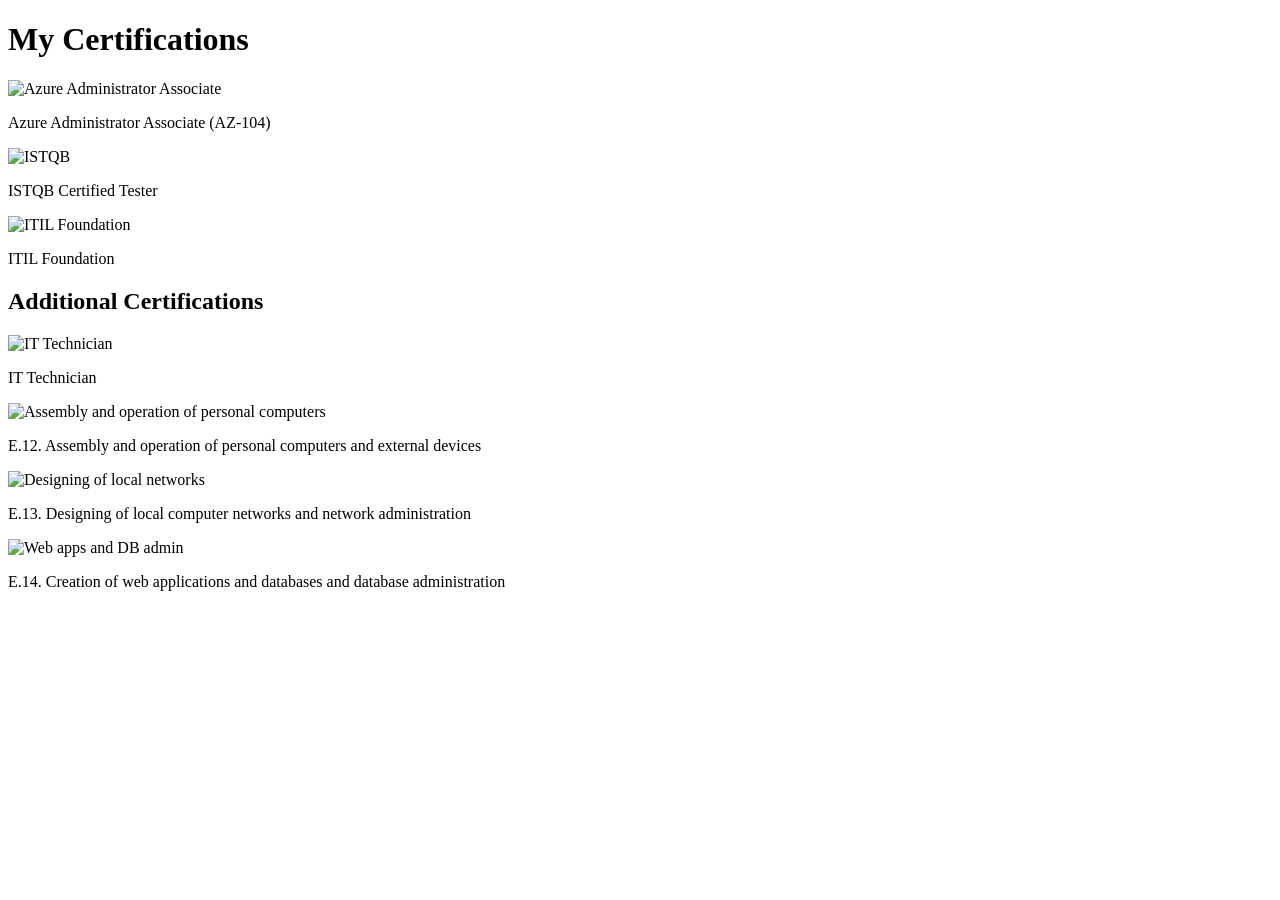
==== certifications.html @ 8a42b156 "migration" ====
<!DOCTYPE html>
<html lang="en">
<head>
  <meta charset="UTF-8">
  <meta name="viewport" content="width=device-width, initial-scale=1.0">
  <title>K.H DevOps portfolio page</title>

  <!-- Favicon (ikona zakładki) -->
  <link rel="icon" href="images/favicon.png" type="image/png">

  <!-- Wstępne ustawienie trybu, aby uniknąć migotania -->
  <script>
    (function() {
      try {
        const theme = localStorage.getItem("theme") || "dark";
        document.documentElement.classList.add(theme);
      } catch(e) {
        console.error(e);
      }
    })();
  </script>

  <link rel="stylesheet" href="css/style.css">
</head>
<body>
  <div id="header"></div>
  <main>
    <h1 id="certificationsTitle" class="page-title">My Certifications</h1>
    <div class="cert-grid">
      <div class="cert-card">
        <div class="cert-img">
          <img src="images/az104.png" alt="Azure Administrator Associate">
        </div>
        <div class="cert-label">
          <p id="certAZ104">Azure Administrator Associate (AZ-104)</p>
        </div>
      </div>

      <div class="cert-card">
        <div class="cert-img">
          <img src="images/istqb.png" alt="ISTQB">
        </div>
        <div class="cert-label">
          <p id="certISTQB">ISTQB Certified Tester</p>
        </div>
      </div>

      <div class="cert-card">
        <div class="cert-img">
          <img src="images/ITIL.png" alt="ITIL Foundation">
        </div>
        <div class="cert-label">
          <p id="certITIL">ITIL Foundation</p>
        </div>
      </div>
    </div>

    <!-- Nowa sekcja z dodatkowymi certyfikatami -->
    <h2 id="additionalCertsTitle" class="page-subtitle">Additional Certifications</h2>
    <div class="cert-grid">
      <div class="cert-card">
        <div class="cert-img">
          <img src="images/it_technician.png" alt="IT Technician">
        </div>
        <div class="cert-label">
          <p id="certIT">IT Technician</p>
        </div>
      </div>

      <div class="cert-card">
        <div class="cert-img">
          <img src="images/e12.png" alt="Assembly and operation of personal computers">
        </div>
        <div class="cert-label">
          <p id="certE12">E.12. Assembly and operation of personal computers and external devices</p>
        </div>
      </div>

      <div class="cert-card">
        <div class="cert-img">
          <img src="images/e13.png" alt="Designing of local networks">
        </div>
        <div class="cert-label">
          <p id="certE13">E.13. Designing of local computer networks and network administration</p>
        </div>
      </div>

      <div class="cert-card">
        <div class="cert-img">
          <img src="images/e14.png" alt="Web apps and DB admin">
        </div>
        <div class="cert-label">
          <p id="certE14">E.14. Creation of web applications and databases and database administration</p>
        </div>
      </div>
    </div>
  </main>

  <div id="footer"></div>
  <script src="js/main.js"></script>
</body>
</html>
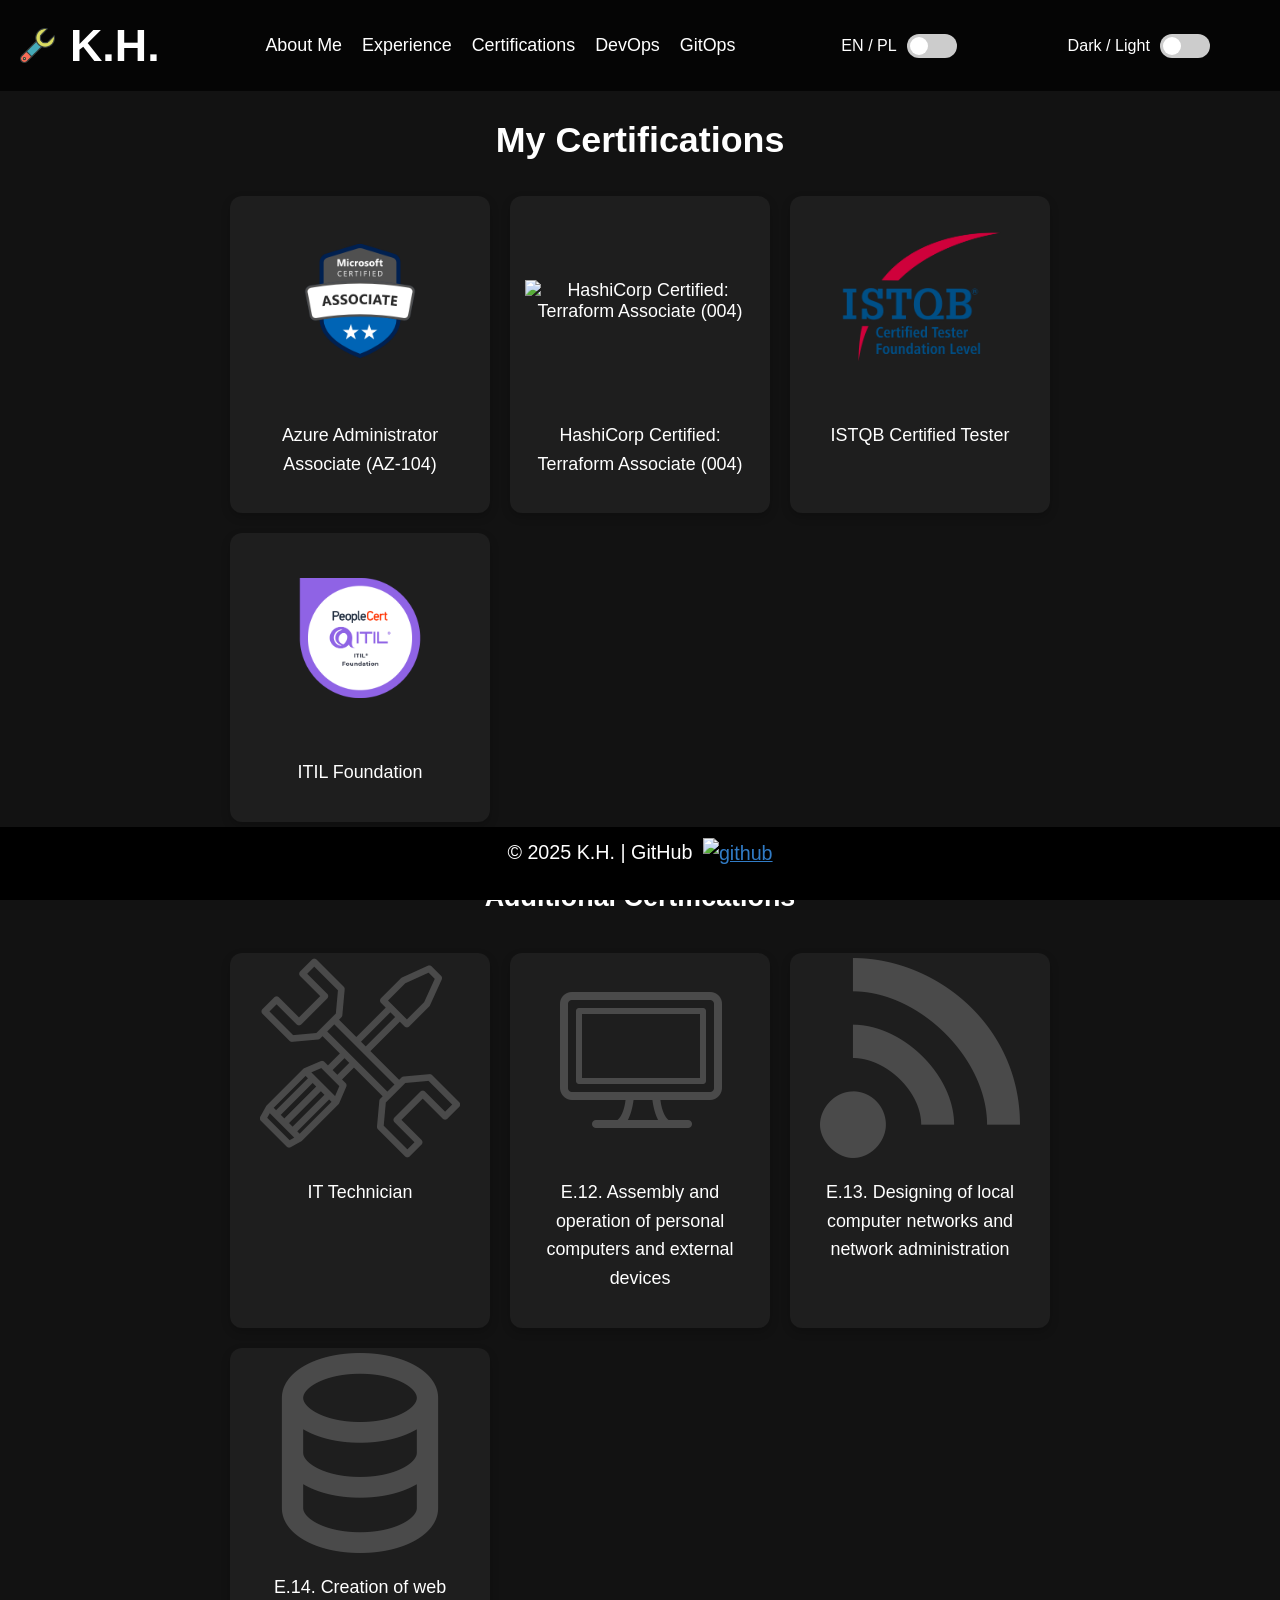
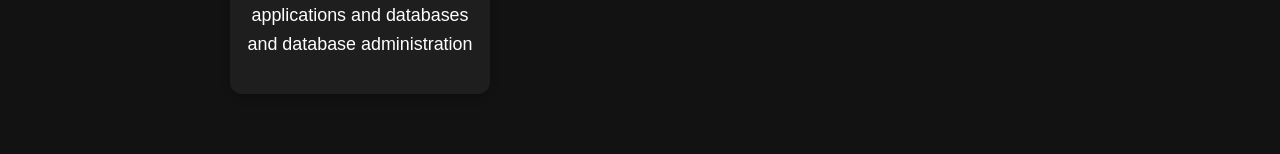
==== commit c1eae393: "Add Terraform Associate 004 certification card" ====
--- a/certifications.html
+++ b/certifications.html
@@ -1,102 +1,111 @@
-<!DOCTYPE html>
-<html lang="en">
-<head>
-  <meta charset="UTF-8">
-  <meta name="viewport" content="width=device-width, initial-scale=1.0">
-  <title>K.H DevOps portfolio page</title>
-
-  <!-- Favicon (ikona zakładki) -->
-  <link rel="icon" href="images/favicon.png" type="image/png">
-
-  <!-- Wstępne ustawienie trybu, aby uniknąć migotania -->
-  <script>
-    (function() {
-      try {
-        const theme = localStorage.getItem("theme") || "dark";
-        document.documentElement.classList.add(theme);
-      } catch(e) {
-        console.error(e);
-      }
-    })();
-  </script>
-
-  <link rel="stylesheet" href="css/style.css">
-</head>
-<body>
-  <div id="header"></div>
-  <main>
-    <h1 id="certificationsTitle" class="page-title">My Certifications</h1>
-    <div class="cert-grid">
-      <div class="cert-card">
-        <div class="cert-img">
-          <img src="images/az104.png" alt="Azure Administrator Associate">
-        </div>
-        <div class="cert-label">
-          <p id="certAZ104">Azure Administrator Associate (AZ-104)</p>
-        </div>
-      </div>
-
-      <div class="cert-card">
-        <div class="cert-img">
-          <img src="images/istqb.png" alt="ISTQB">
-        </div>
-        <div class="cert-label">
-          <p id="certISTQB">ISTQB Certified Tester</p>
-        </div>
-      </div>
-
-      <div class="cert-card">
-        <div class="cert-img">
-          <img src="images/ITIL.png" alt="ITIL Foundation">
-        </div>
-        <div class="cert-label">
-          <p id="certITIL">ITIL Foundation</p>
-        </div>
-      </div>
-    </div>
-
-    <!-- Nowa sekcja z dodatkowymi certyfikatami -->
-    <h2 id="additionalCertsTitle" class="page-subtitle">Additional Certifications</h2>
-    <div class="cert-grid">
-      <div class="cert-card">
-        <div class="cert-img">
-          <img src="images/it_technician.png" alt="IT Technician">
-        </div>
-        <div class="cert-label">
-          <p id="certIT">IT Technician</p>
-        </div>
-      </div>
-
-      <div class="cert-card">
-        <div class="cert-img">
-          <img src="images/e12.png" alt="Assembly and operation of personal computers">
-        </div>
-        <div class="cert-label">
-          <p id="certE12">E.12. Assembly and operation of personal computers and external devices</p>
-        </div>
-      </div>
-
-      <div class="cert-card">
-        <div class="cert-img">
-          <img src="images/e13.png" alt="Designing of local networks">
-        </div>
-        <div class="cert-label">
-          <p id="certE13">E.13. Designing of local computer networks and network administration</p>
-        </div>
-      </div>
-
-      <div class="cert-card">
-        <div class="cert-img">
-          <img src="images/e14.png" alt="Web apps and DB admin">
-        </div>
-        <div class="cert-label">
-          <p id="certE14">E.14. Creation of web applications and databases and database administration</p>
-        </div>
-      </div>
-    </div>
-  </main>
-
-  <div id="footer"></div>
-  <script src="js/main.js"></script>
-</body>
-</html>
+<!DOCTYPE html>
+<html lang="en">
+<head>
+  <meta charset="UTF-8">
+  <meta name="viewport" content="width=device-width, initial-scale=1.0">
+  <title>K.H DevOps portfolio page</title>
+
+  <!-- Favicon (ikona zakładki) -->
+  <link rel="icon" href="images/favicon.png" type="image/png">
+
+  <!-- Wstępne ustawienie trybu, aby uniknąć migotania -->
+  <script>
+    (function() {
+      try {
+        const theme = localStorage.getItem("theme") || "dark";
+        document.documentElement.classList.add(theme);
+      } catch(e) {
+        console.error(e);
+      }
+    })();
+  </script>
+
+  <link rel="stylesheet" href="css/style.css">
+</head>
+<body>
+  <div id="header"></div>
+  <main>
+    <h1 id="certificationsTitle" class="page-title">My Certifications</h1>
+    <div class="cert-grid">
+      <div class="cert-card">
+        <div class="cert-img">
+          <img src="images/az104.png" alt="Azure Administrator Associate">
+        </div>
+        <div class="cert-label">
+          <p id="certAZ104">Azure Administrator Associate (AZ-104)</p>
+        </div>
+      </div>
+
+      <div class="cert-card">
+        <div class="cert-img">
+          <img src="images/terraform-associate-004.png" alt="HashiCorp Certified: Terraform Associate (004)">
+        </div>
+        <div class="cert-label">
+          <p id="certTerraform">HashiCorp Certified: Terraform Associate (004)</p>
+        </div>
+      </div>
+
+      <div class="cert-card">
+        <div class="cert-img">
+          <img src="images/istqb.png" alt="ISTQB">
+        </div>
+        <div class="cert-label">
+          <p id="certISTQB">ISTQB Certified Tester</p>
+        </div>
+      </div>
+
+      <div class="cert-card">
+        <div class="cert-img">
+          <img src="images/ITIL.png" alt="ITIL Foundation">
+        </div>
+        <div class="cert-label">
+          <p id="certITIL">ITIL Foundation</p>
+        </div>
+      </div>
+    </div>
+
+    <!-- Nowa sekcja z dodatkowymi certyfikatami -->
+    <h2 id="additionalCertsTitle" class="page-subtitle">Additional Certifications</h2>
+    <div class="cert-grid">
+      <div class="cert-card">
+        <div class="cert-img">
+          <img src="images/it_technician.png" alt="IT Technician">
+        </div>
+        <div class="cert-label">
+          <p id="certIT">IT Technician</p>
+        </div>
+      </div>
+
+      <div class="cert-card">
+        <div class="cert-img">
+          <img src="images/e12.png" alt="Assembly and operation of personal computers">
+        </div>
+        <div class="cert-label">
+          <p id="certE12">E.12. Assembly and operation of personal computers and external devices</p>
+        </div>
+      </div>
+
+      <div class="cert-card">
+        <div class="cert-img">
+          <img src="images/e13.png" alt="Designing of local networks">
+        </div>
+        <div class="cert-label">
+          <p id="certE13">E.13. Designing of local computer networks and network administration</p>
+        </div>
+      </div>
+
+      <div class="cert-card">
+        <div class="cert-img">
+          <img src="images/e14.png" alt="Web apps and DB admin">
+        </div>
+        <div class="cert-label">
+          <p id="certE14">E.14. Creation of web applications and databases and database administration</p>
+        </div>
+      </div>
+    </div>
+  </main>
+
+  <div id="footer"></div>
+  <script src="js/main.js"></script>
+</body>
+</html>
--- a/css/style.css
+++ b/css/style.css
@@ -0,0 +1,529 @@
+/* ====================
+   Reset i body
+==================== */
+body, h1, h2, p { margin: 0; padding: 0; }
+
+body {
+  font-family: 'Arial', sans-serif;
+  background-color: #121212;
+  color: #ffffff;
+  transition: background-color 0.3s, color 0.3s;
+}
+
+html.dark body {
+  background-color: #121212;
+  color: #ffffff;
+}
+
+html.light body {
+  background-color: #ffffff;
+  color: #000000;
+}
+
+
+/* ====================
+   Header
+==================== */
+header {
+  position: fixed;
+  top: 0;
+  left: 0;
+  width: 100%;
+  padding: 20px;
+  background-color: rgba(0,0,0,0.7);
+  display: flex;
+  justify-content: space-between;
+  align-items: center;
+  z-index: 1000;
+}
+
+.logo {
+  display: flex;
+  align-items: center;
+  font-size: 2.5rem;
+  font-weight: bold;
+  gap: 15px;
+}
+
+.logo-icon {
+  width: 35px;
+  height: 35px;
+}
+
+.logo-text {
+  color: white;        
+  text-decoration: none; 
+  font-weight: bold;    
+}
+
+.logo-text:hover {
+  text-decoration: underline; 
+}
+
+/* ====================
+   Navigation
+==================== */
+nav { display: flex; gap: 30px; }
+
+nav a {
+  color: #ffffff;
+  text-decoration: none;
+  font-size: 1rem;
+  transition: color 0.3s;
+}
+
+nav a:hover { color: #00aeff; }
+
+/* ====================
+   Switches
+==================== */
+.switch-container {
+  display: flex;
+  gap: 10px;
+  align-items: center;
+}
+
+.switch-container.mode {
+  margin-left: 5px;
+  margin-right: 50px;
+}
+
+.switch-container label { font-size: 0.9rem; color: #ffffff; user-select: none; }
+
+.switch {
+  position: relative;
+  display: inline-block;
+  width: 50px;
+  height: 24px;
+}
+
+.switch input { opacity: 0; width: 0; height: 0; }
+
+.slider {
+  position: absolute;
+  cursor: pointer;
+  top: 0; left: 0; right: 0; bottom: 0;
+  background-color: #ccc;
+  transition: 0.4s;
+  border-radius: 24px;
+}
+
+.slider:before {
+  position: absolute;
+  content: "";
+  height: 18px;
+  width: 18px;
+  border-radius: 50%;
+  left: 3px;
+  bottom: 3px;
+  background-color: white;
+  transition: 0.4s;
+}
+
+input:checked + .slider { background-color: #2196F3; }
+input:checked + .slider:before { transform: translateX(26px); }
+
+/* ====================
+   Main
+==================== */
+main {
+  padding: 120px 20px 40px;
+  text-align: center;
+  max-width: 900px;
+  margin: auto;
+}
+
+h1 { font-size: 2rem; margin-bottom: 15px; }
+p { font-size: 1.1rem; margin-bottom: 20px; line-height: 1.6; }
+
+#aboutText {
+  margin-top: 20px;
+  text-align: justify;
+}
+
+/* ====================
+   DevOps
+==================== */
+.devops-logo {
+  margin-top: 100px;
+  display: flex;
+  justify-content: center;
+  align-items: center;
+}
+
+.devops-logo img {
+  max-width: 100%;
+  height: auto;
+  filter: drop-shadow(0 0 6px rgba(0, 0, 0, 0.4));
+  transition: filter 1s ease;
+}
+
+body.light-mode .devops-logo img { filter: drop-shadow(0 0 6px rgba(0,0,0,0.3)); }
+body.dark-mode .devops-logo img { filter: none; }
+
+/* ====================
+   Footer
+==================== */
+footer {
+  position: fixed;
+  bottom: 0;
+  left: 0;
+  width: 100%;
+  padding: 10px;
+  background-color: #000000;
+  text-align: center;
+  color: #ffffff;
+  z-index: 100
+}
+
+.github-icon {
+  width: 30px;
+  height: 30px;
+  vertical-align: middle;
+  margin-left: 5px;
+  transition: transform 0.3s ease;
+}
+
+.github-link:hover .github-icon { transform: scale(1.2); }
+
+.page-title {
+  text-align: center;
+  font-size: 2rem;
+  margin: 20px 20;
+}
+
+html.dark footer {
+  background-color: #000000;
+}
+
+.page-subtitle {
+  font-size: 1.5rem;       
+  font-weight: 600;
+  margin: 40px 0 20px 0;    
+  text-align: center;
+  color: #ffffff;
+}
+
+
+.cert-grid {
+  display: grid;
+  grid-template-columns: repeat(auto-fit, minmax(200px, 1fr));
+  gap: 20px;
+  padding: 20px;
+}
+
+.cert-card {
+  background: rgba(255, 255, 255, 0.05);
+  border-radius: 12px;
+  padding: 15px;
+  text-align: center;
+  transition: transform 0.3s ease;
+  box-shadow: 0 4px 10px rgba(0,0,0,0.2);
+}
+
+.cert-card:hover {
+  transform: scale(1.05);
+}
+
+.cert-card img {
+  max-width: 250px;
+  height: auto;
+  margin-bottom: 10px;
+}
+
+.cert-card p {
+  font-size: 1rem;
+  font-weight: 500;
+}
+
+.cert-card img {
+  max-height: 200px;
+  width: auto;
+  object-fit: contain;
+  margin-bottom: 20px; 
+}
+.cert-img {
+  height: 200px;              
+  display: flex;
+  align-items: center;        
+  justify-content: center;    
+  margin-bottom: 10px;
+}
+
+.cert-img img {
+  max-height: 100%;  
+  max-width: 100%;
+  object-fit: contain;
+}
+
+.cert-label {
+  min-height: 40px;   
+  display: flex;
+  align-items: center;
+  justify-content: center;
+}
+
+/* ====================
+   Footer
+==================== */
+/* ====================
+   Carousel
+==================== */
+.carousel-wrapper {
+  position: relative;
+  display: flex;
+  align-items: center;
+  margin-bottom: 40px;
+}
+
+.carousel {
+  overflow-x: auto;
+  scroll-behavior: smooth;
+  display: flex;
+  gap: 15px;
+  flex: 1;
+  padding: 10px 0;
+}
+
+.carousel::-webkit-scrollbar {
+  height: 10px;
+}
+
+.carousel::-webkit-scrollbar-thumb {
+  background-color: rgba(128, 128, 128, 0.5);
+  border-radius: 5px;
+}
+
+.carousel-item {
+  flex: 0 0 auto;
+  width: 100px;
+  text-align: center;
+  background: rgba(255,255,255,0.05);
+  border-radius: 8px;
+  padding: 10px;
+  transition: transform 0.3s ease;
+  box-shadow: 0 4px 10px rgba(0,0,0,0.2);
+}
+
+.carousel-item:hover {
+  transform: scale(1.1);
+}
+
+.carousel-item img {
+  width: 48px;
+  height: 48px;
+  object-fit: contain;
+  margin-bottom: 5px;
+}
+
+.carousel-item p {
+  font-size: 0.8rem;
+  margin: 0;
+}
+
+/* ====================
+   Carousel Buttons
+==================== */
+.carousel-btn {
+  background-color: rgba(0,0,0,0.5);
+  border: none;
+  color: white;
+  font-size: 1.5rem;
+  padding: 5px 12px;
+  cursor: pointer;
+  border-radius: 6px;
+  transition: background 0.3s;
+  z-index: 10;
+}
+
+.carousel-btn:hover {
+  background-color: rgba(0,0,0,0.8);
+}
+
+.carousel-btn.prev {
+  margin-right: 10px;
+}
+
+.carousel-btn.next {
+  margin-left: 10px;
+}
+
+.tech-card {
+  background: rgba(255, 255, 255, 0.05);
+  border: 1px solid rgba(255, 255, 255, 0.2);
+  border-radius: 12px;
+  padding: 15px;
+  text-align: center;
+  transition: transform 0.3s ease, background 0.3s ease;
+  box-shadow: 0 4px 10px rgba(0,0,0,0.2);
+}
+
+.tech-card:hover {
+  transform: scale(1.05);
+  background: rgba(255, 255, 255, 0.1);
+}
+
+.tech-card img {
+  max-height: 100px;
+  width: auto;
+  object-fit: contain;
+  margin-bottom: 10px;
+}
+
+section:last-of-type {
+  margin-bottom: 100px;
+}
+
+/* ====================
+   Infrastructure section
+==================== */
+.infrastructure-section {
+  max-width: 900px;
+  margin: 10px auto 50px; 
+  text-align: center;
+  padding: 0 20px;
+}
+
+
+.infrastructure-section p {
+  line-height: 1.6;
+  margin: 20px 0;
+  color: inherit;
+}
+
+/* ====================
+   Diagram container
+==================== */
+.diagram-container {
+  display: flex;
+  justify-content: center;
+  margin-top: 30px;
+}
+
+.diagram-container img {
+  max-width: 100%;
+  height: auto;
+  border-radius: 12px;
+  box-shadow: 0 4px 10px rgba(0,0,0,0.2);
+  transition: box-shadow 0.3s ease;
+}
+
+
+html.dark .diagram-container img {
+  box-shadow: 0 4px 12px rgba(255,255,255,0.1);
+}
+
+
+html.light .diagram-container img {
+  box-shadow: 0 4px 10px rgba(0,0,0,0.2);
+}
+
+a {
+    color: #317cc7;
+    text-decoration: underline; 
+}
+
+a:hover {
+    color: #4ca1f7; 
+}
+
+.security-notice {
+  background-color: #ffefc1;
+  color: #333;
+  padding: 12px 20px;
+  margin-top: 20px;
+  border-left: 6px solid #f7b500;
+  font-family: Arial, sans-serif;
+  font-size: 14px;
+  margin-bottom: 20px;
+  border-radius: 4px;
+}
+
+.gitops-flow {
+  display: flex;
+  align-items: center;
+  justify-content: center;
+  gap: 48px;
+  margin-top: 0;
+  background: #fff;
+  border-radius: 24px;
+  box-shadow: 0 2px 12px rgba(0,0,0,0.07);
+  padding: 32px 24px;
+  max-width: 700px;
+  margin-left: auto;
+  margin-right: auto;
+}
+
+.gitops-tile {
+  text-align: center;
+}
+
+.gitops-tile img {
+  height: 110px;
+}
+
+.gitops-tile div {
+  margin-top: 8px;
+  font-size: 1.2rem;
+}
+
+.gitops-flow > div[style*="font-size"] {
+  color: #222;
+  font-weight: bold;
+  text-shadow: 0 1px 2px rgba(0,0,0,0.12);
+}
+
+.gitops-label {
+  margin-top: 8px;
+  font-size: 1.2rem;
+  color: #222;
+  font-weight: 500;
+}
+
+.gitops-arrow {
+  color: #222;
+  font-size: 3.5rem;
+  font-weight: bold;
+  text-shadow: 0 1px 2px rgba(0,0,0,0.12);
+  margin: 0 8px;
+}
+
+/* ====================
+   Responsive additions
+==================== */
+*,
+*::before,
+*::after { box-sizing: border-box; }
+
+html { font-size: clamp(14px, 1.4vw, 18px); -webkit-text-size-adjust: 100%; }
+
+.menu-toggle {
+  display: none;
+  background: transparent;
+  border: none;
+  color: inherit;
+  font-size: 1.5rem;
+  padding: 8px;
+}
+
+#primary-navigation {
+  display: flex;
+  gap: 20px;
+  align-items: center;
+}
+
+@media (max-width: 768px) {
+  header { padding: 12px 16px; }
+  .logo { font-size: 1.5rem; }
+  main { padding: 90px 12px 40px; }
+
+  .menu-toggle { display: inline-flex; }
+
+  #primary-navigation { display: none; flex-direction: column; width: 100%; padding-top: 8px; }
+  #primary-navigation.open { display: flex; }
+
+  nav a { padding: 8px 0; }
+
+  .devops-logo { margin-top: 40px; }
+  .devops-logo img { max-width: 90%; }
+}
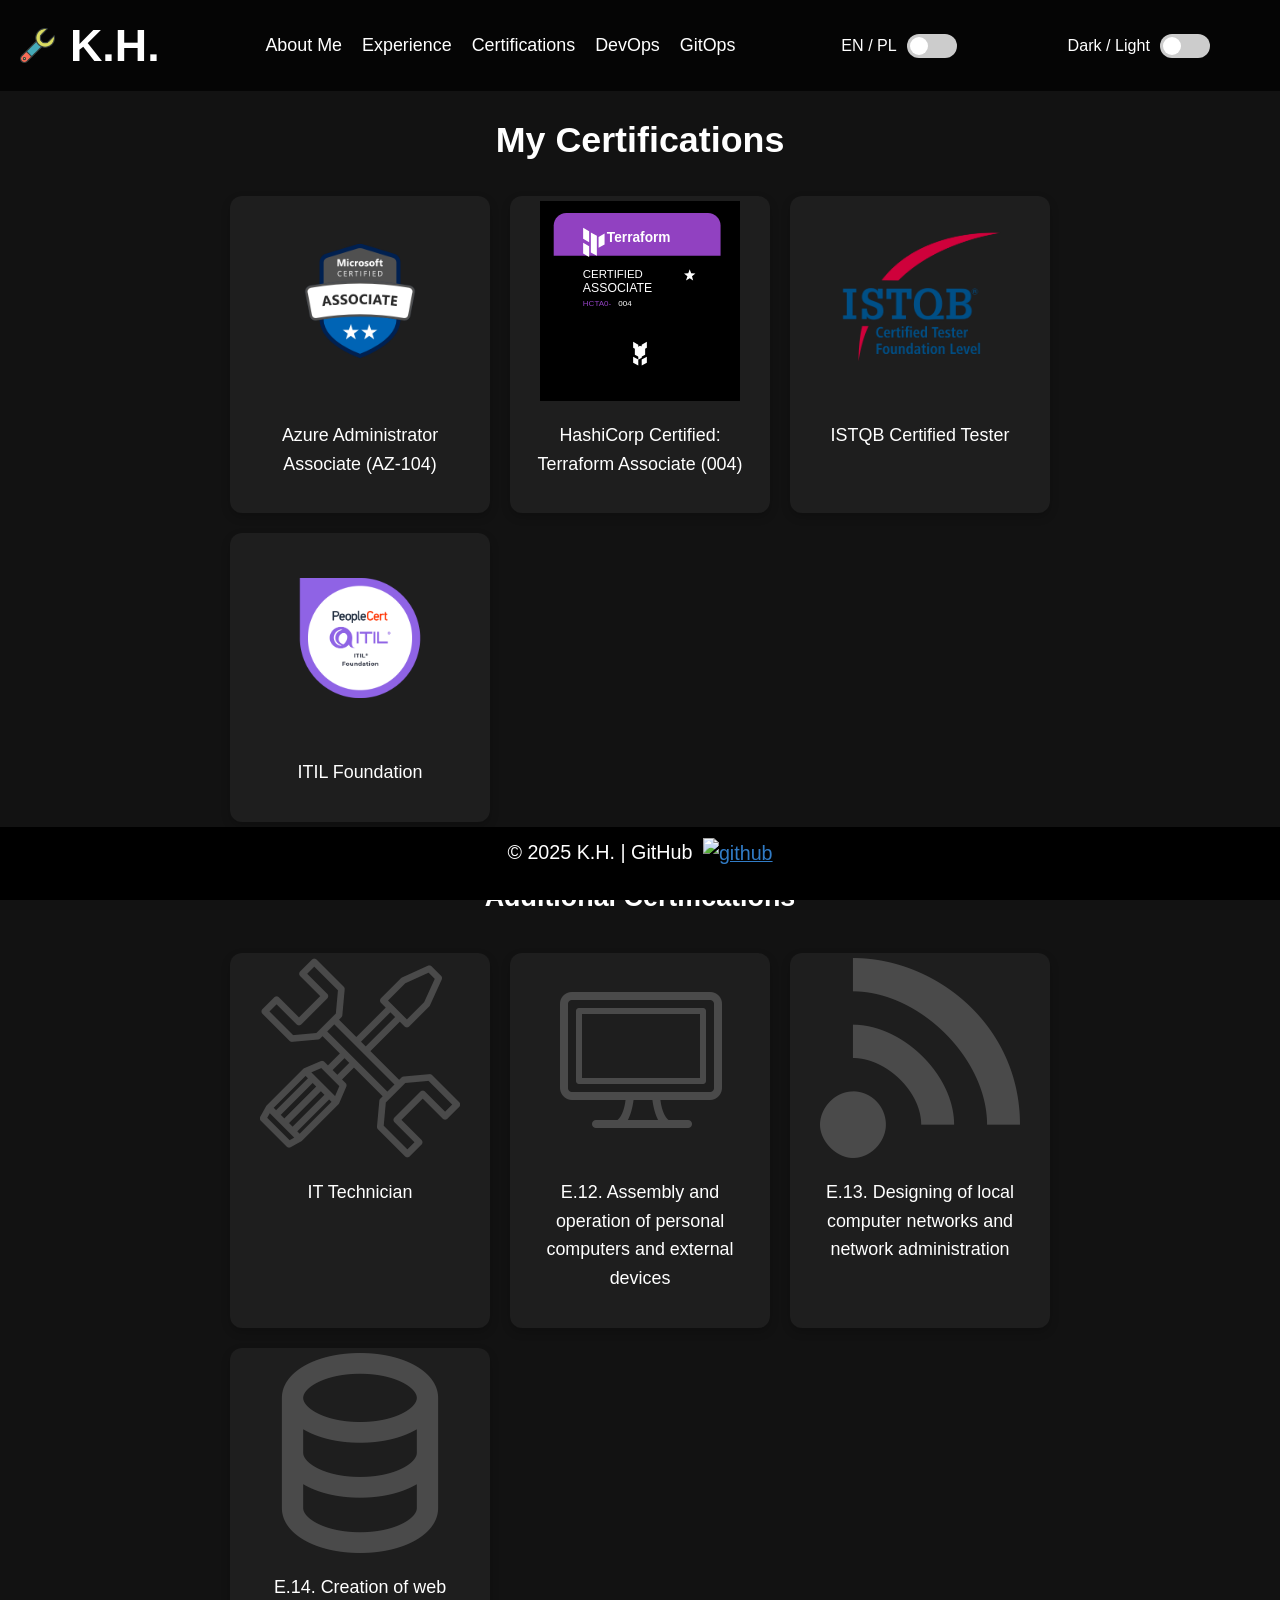
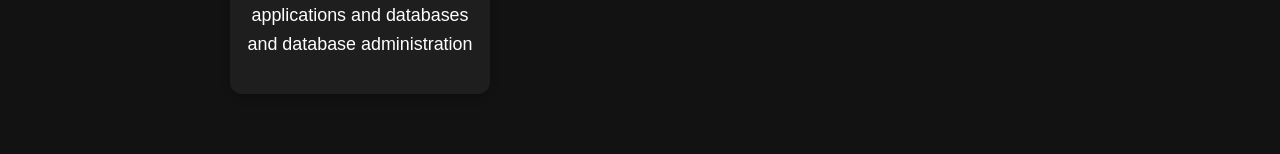
==== commit b34aa957: "Fix Terraform certification image reference" ====
--- a/certifications.html
+++ b/certifications.html
@@ -38,7 +38,7 @@
 
       <div class="cert-card">
         <div class="cert-img">
-          <img src="images/terraform-associate-004.png" alt="HashiCorp Certified: Terraform Associate (004)">
+          <img src="images/terraform-associate-004.svg" alt="HashiCorp Certified: Terraform Associate (004)">
         </div>
         <div class="cert-label">
           <p id="certTerraform">HashiCorp Certified: Terraform Associate (004)</p>
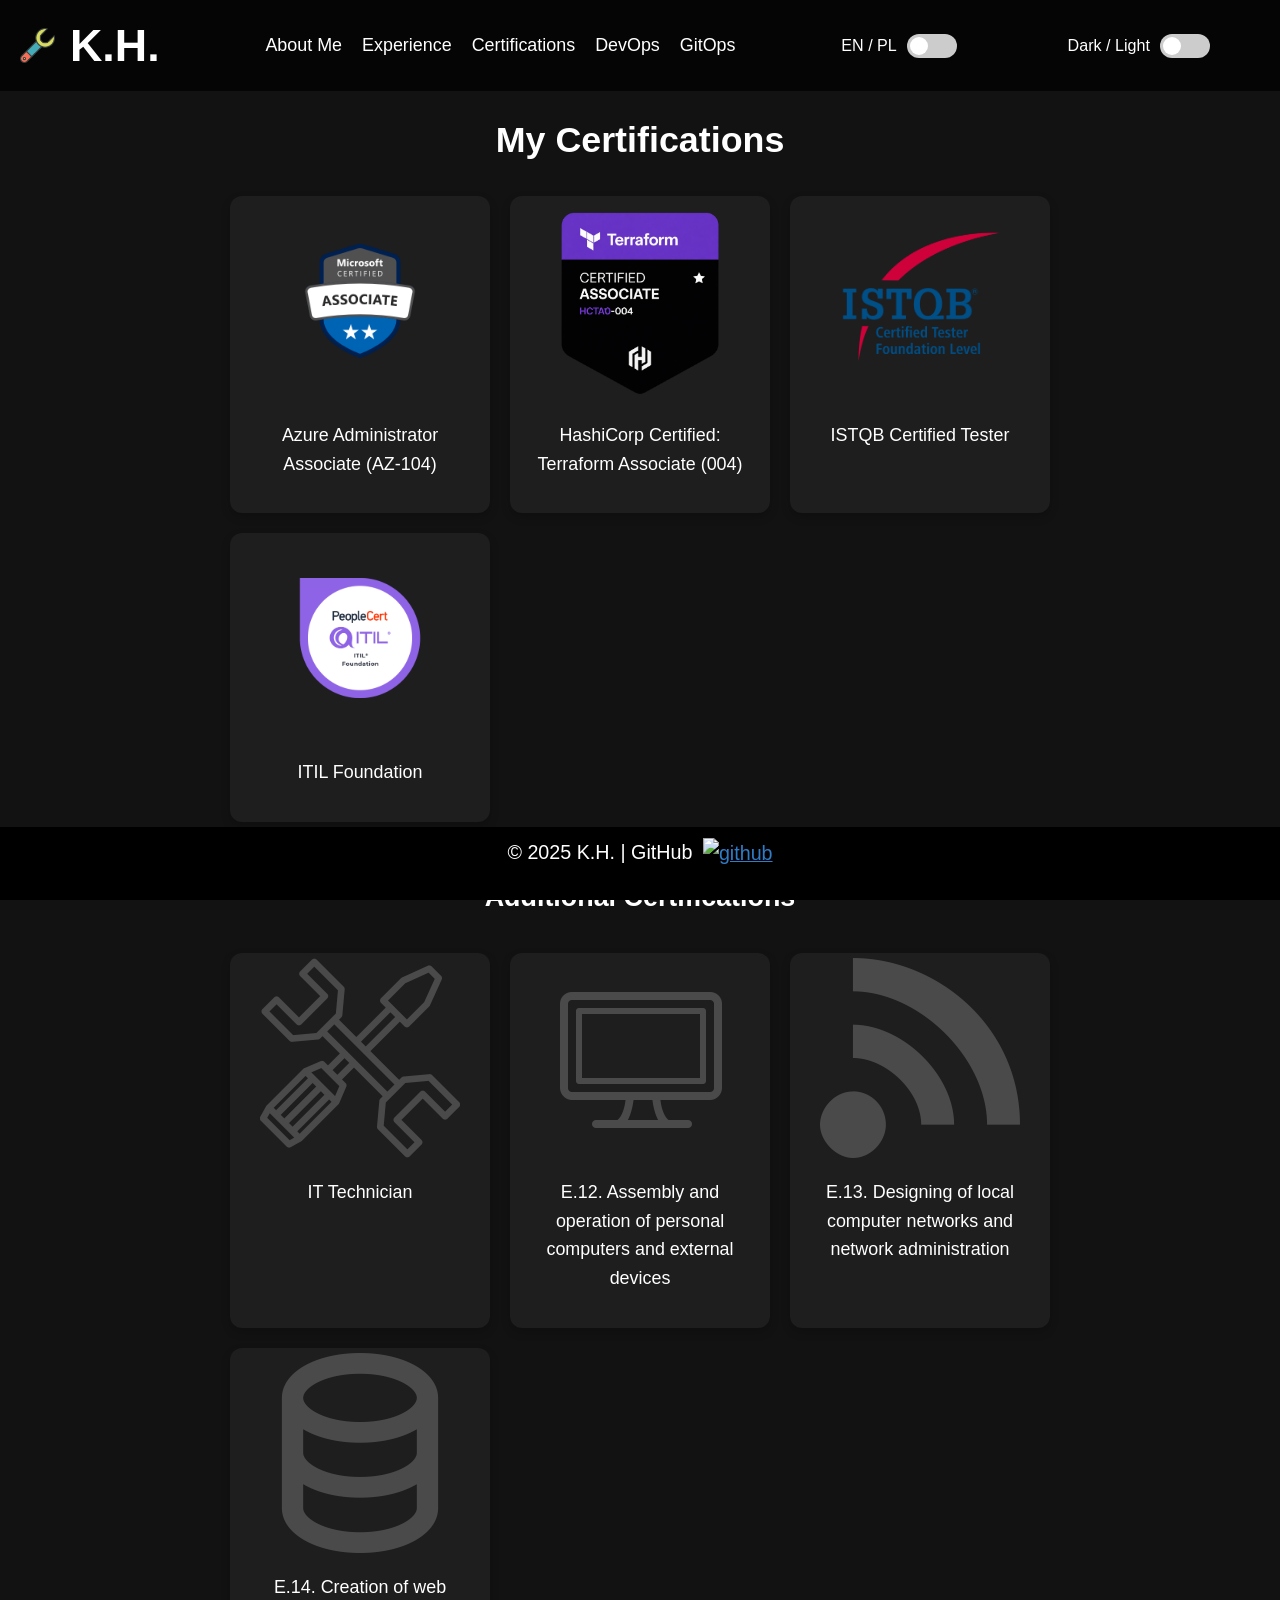
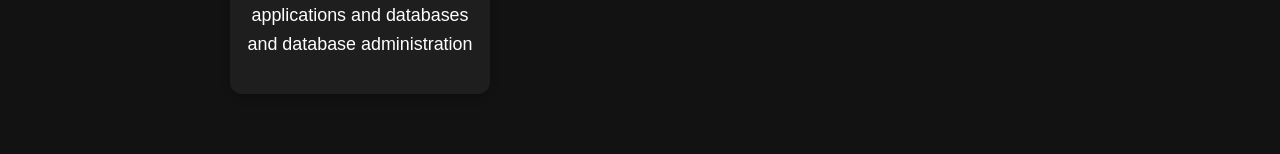
==== commit 47e5ff81: "Update image source for Terraform Associate certification" ====
--- a/certifications.html
+++ b/certifications.html
@@ -38,7 +38,7 @@
 
       <div class="cert-card">
         <div class="cert-img">
-          <img src="images/terraform-associate-004.svg" alt="HashiCorp Certified: Terraform Associate (004)">
+          <img src="images/terraform004.png" alt="HashiCorp Certified: Terraform Associate (004)">
         </div>
         <div class="cert-label">
           <p id="certTerraform">HashiCorp Certified: Terraform Associate (004)</p>
